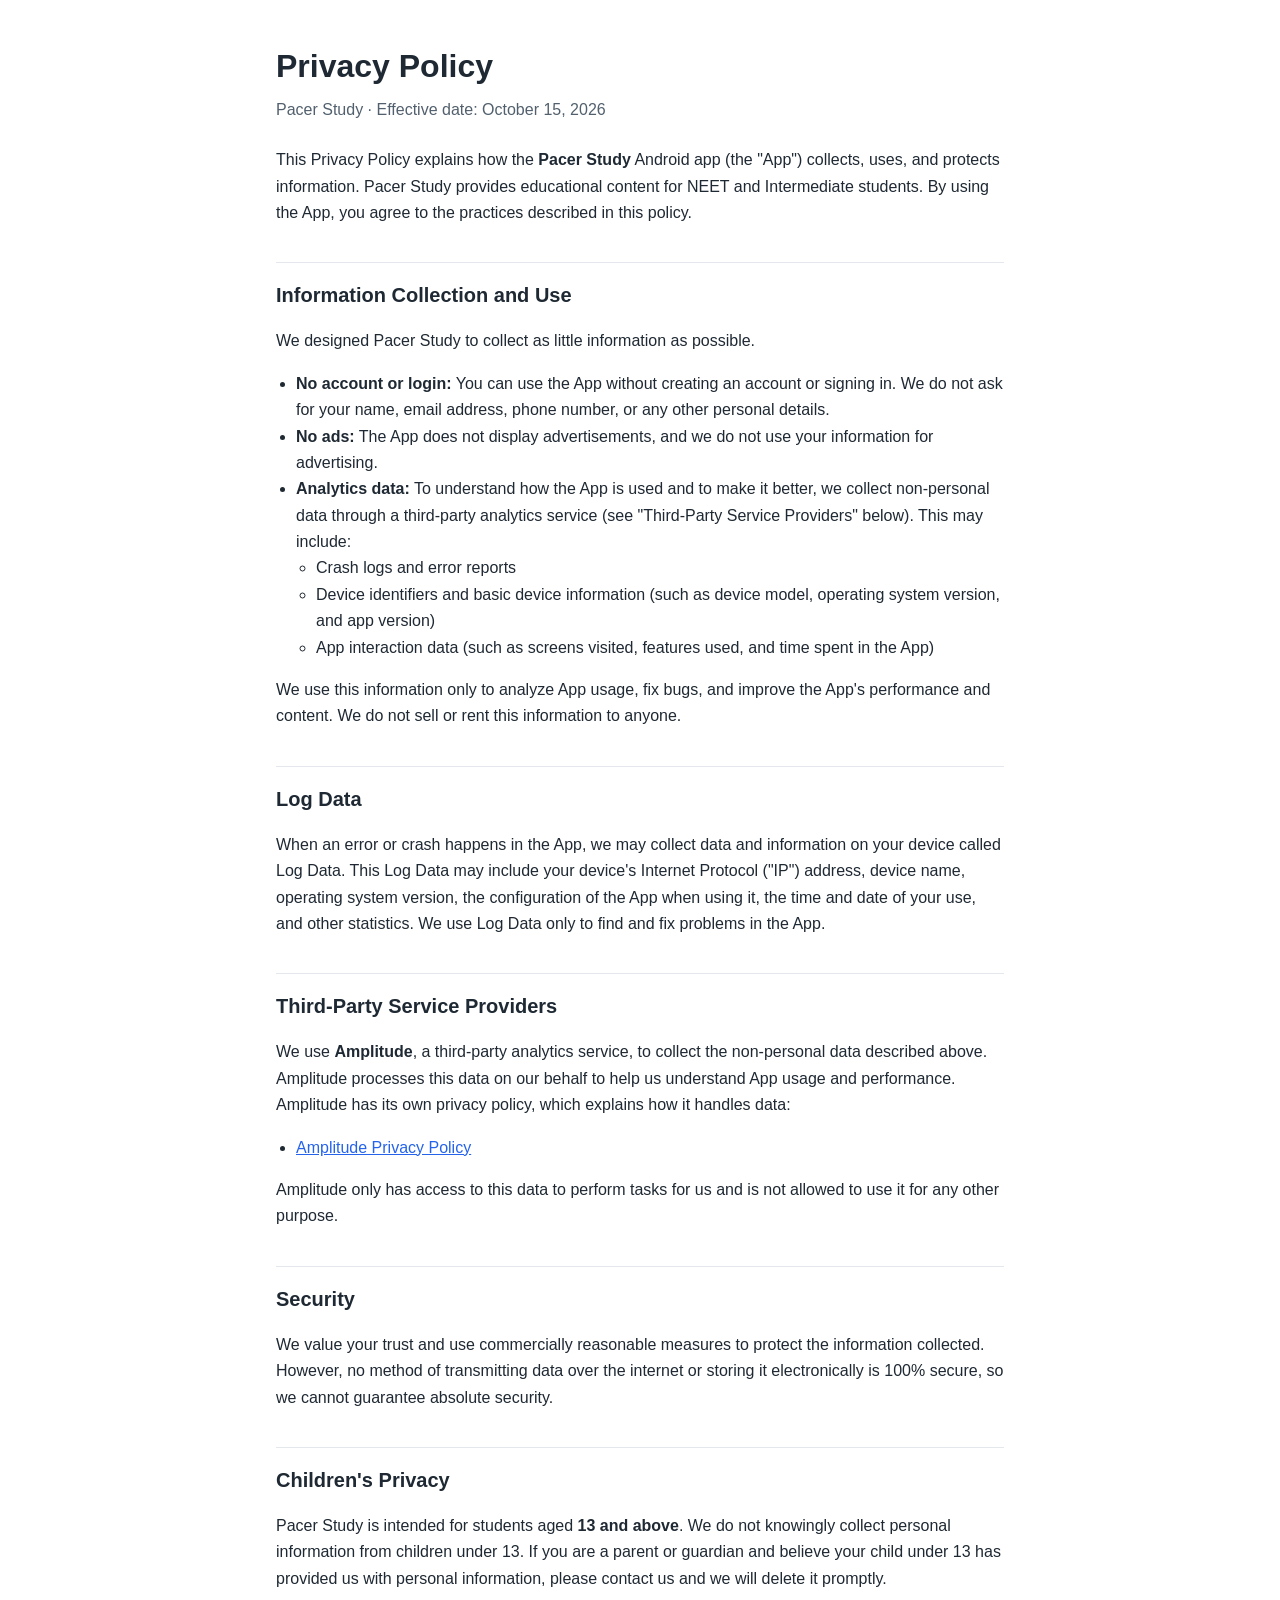
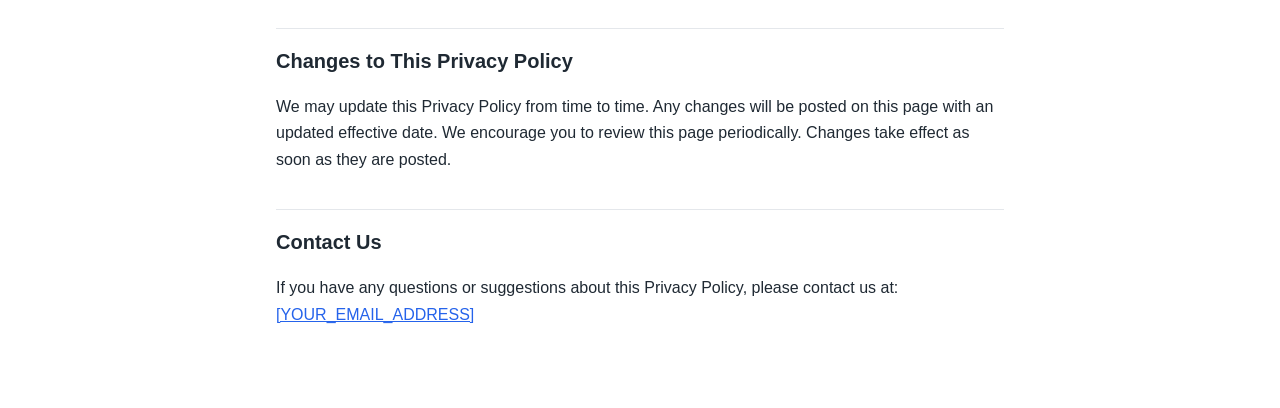
==== pacer-study/privacy-policy.html @ eb9e989e "Add Pacer Study privacy policy page Co-Authored-By: Claude Opus 5.5 <noreply@anthropic.com> Claude-S" ====
<!DOCTYPE html>
<html lang="en">
<head>
  <meta charset="UTF-8">
  <meta name="viewport" content="width=device-width, initial-scale=1.0">
  <title>Pacer Study Privacy Policy</title>
  <meta name="description" content="Privacy Policy for the Pacer Study Android app.">
  <style>
    :root {
      --bg: #ffffff;
      --text: #1f2933;
      --muted: #52606d;
      --accent: #2563eb;
      --border: #e4e7eb;
    }
    @media (prefers-color-scheme: dark) {
      :root {
        --bg: #111827;
        --text: #e5e7eb;
        --muted: #9ca3af;
        --accent: #60a5fa;
        --border: #374151;
      }
    }
    * { box-sizing: border-box; }
    body {
      margin: 0;
      background: var(--bg);
      color: var(--text);
      font-family: -apple-system, BlinkMacSystemFont, "Segoe UI", Roboto, Helvetica, Arial, sans-serif;
      line-height: 1.65;
    }
    main {
      max-width: 760px;
      margin: 0 auto;
      padding: 40px 16px 64px;
    }
    h1 { font-size: 2rem; margin: 0 0 4px; }
    h2 {
      font-size: 1.25rem;
      margin: 36px 0 8px;
      padding-top: 16px;
      border-top: 1px solid var(--border);
    }
    p, li { font-size: 1rem; }
    ul { padding-left: 1.25rem; }
    a { color: var(--accent); }
    .updated { color: var(--muted); margin: 0 0 24px; }
  </style>
</head>
<body>
  <main>
    <h1>Privacy Policy</h1>
    <p class="updated">Pacer Study &middot; Effective date: October 15, 2026</p>

    <p>
      This Privacy Policy explains how the <strong>Pacer Study</strong> Android app
      (the "App") collects, uses, and protects information. Pacer Study provides
      educational content for NEET and Intermediate students. By using the App,
      you agree to the practices described in this policy.
    </p>

    <h2>Information Collection and Use</h2>
    <p>We designed Pacer Study to collect as little information as possible.</p>
    <ul>
      <li><strong>No account or login:</strong> You can use the App without creating an
        account or signing in. We do not ask for your name, email address, phone number,
        or any other personal details.</li>
      <li><strong>No ads:</strong> The App does not display advertisements, and we do not
        use your information for advertising.</li>
      <li><strong>Analytics data:</strong> To understand how the App is used and to make
        it better, we collect non-personal data through a third-party analytics service
        (see "Third-Party Service Providers" below). This may include:
        <ul>
          <li>Crash logs and error reports</li>
          <li>Device identifiers and basic device information (such as device model,
            operating system version, and app version)</li>
          <li>App interaction data (such as screens visited, features used, and time
            spent in the App)</li>
        </ul>
      </li>
    </ul>
    <p>
      We use this information only to analyze App usage, fix bugs, and improve the
      App's performance and content. We do not sell or rent this information to anyone.
    </p>

    <h2>Log Data</h2>
    <p>
      When an error or crash happens in the App, we may collect data and information
      on your device called Log Data. This Log Data may include your device's Internet
      Protocol ("IP") address, device name, operating system version, the configuration
      of the App when using it, the time and date of your use, and other statistics.
      We use Log Data only to find and fix problems in the App.
    </p>

    <h2>Third-Party Service Providers</h2>
    <p>
      We use <strong>Amplitude</strong>, a third-party analytics service, to collect the
      non-personal data described above. Amplitude processes this data on our behalf to
      help us understand App usage and performance. Amplitude has its own privacy policy,
      which explains how it handles data:
    </p>
    <ul>
      <li><a href="https://amplitude.com/privacy" target="_blank" rel="noopener noreferrer">Amplitude Privacy Policy</a></li>
    </ul>
    <p>
      Amplitude only has access to this data to perform tasks for us and is not
      allowed to use it for any other purpose.
    </p>

    <h2>Security</h2>
    <p>
      We value your trust and use commercially reasonable measures to protect the
      information collected. However, no method of transmitting data over the internet
      or storing it electronically is 100% secure, so we cannot guarantee absolute
      security.
    </p>

    <h2>Children's Privacy</h2>
    <p>
      Pacer Study is intended for students aged <strong>13 and above</strong>. We do not
      knowingly collect personal information from children under 13. If you are a parent
      or guardian and believe your child under 13 has provided us with personal
      information, please contact us and we will delete it promptly.
    </p>

    <h2>Changes to This Privacy Policy</h2>
    <p>
      We may update this Privacy Policy from time to time. Any changes will be posted on
      this page with an updated effective date. We encourage you to review this page
      periodically. Changes take effect as soon as they are posted.
    </p>

    <h2>Contact Us</h2>
    <p>
      If you have any questions or suggestions about this Privacy Policy, please contact
      us at: <a href="mailto:[YOUR_EMAIL_ADDRESS]">[YOUR_EMAIL_ADDRESS]</a>
    </p>
  </main>
</body>
</html>
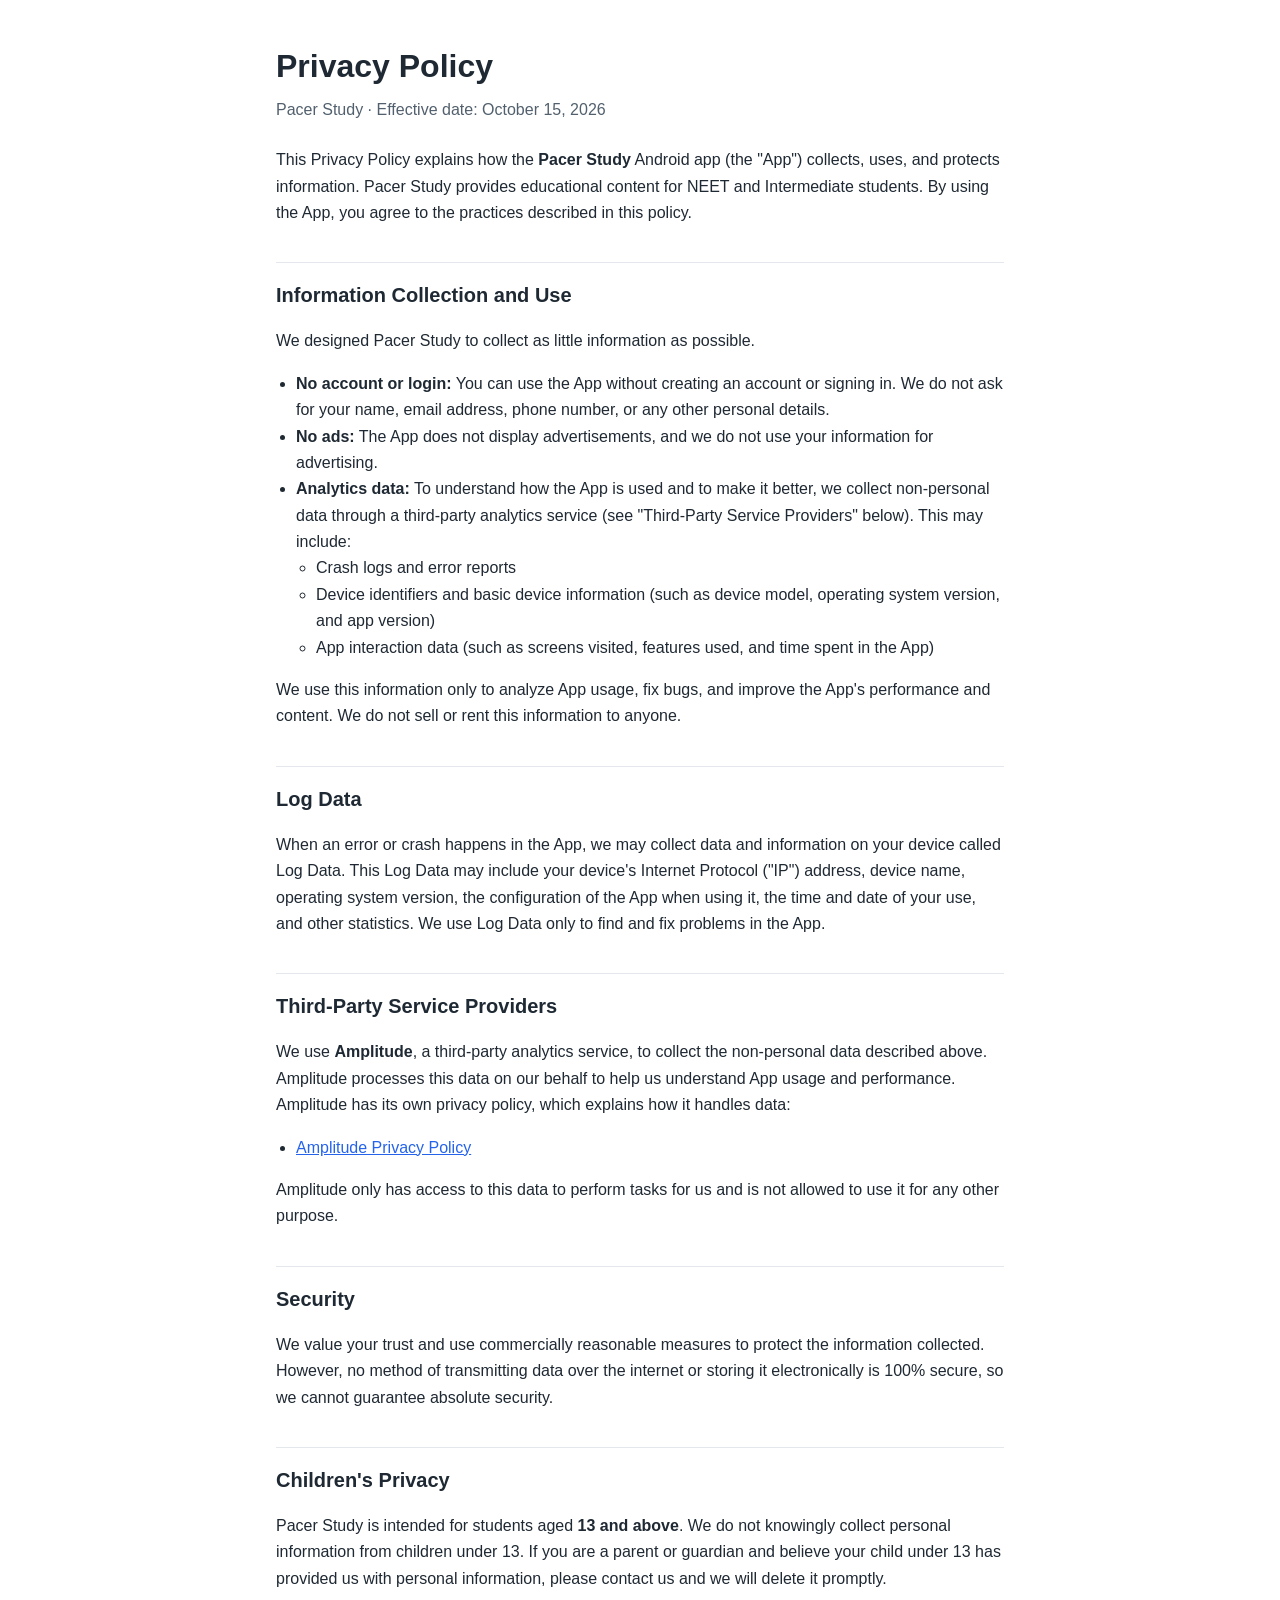
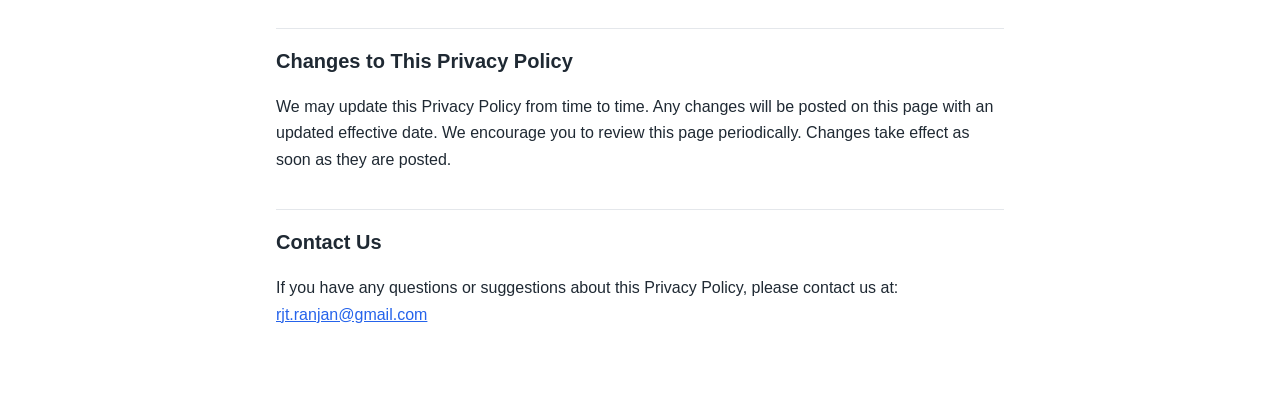
==== commit 69ec2bc6: "Add contact email to Pacer Study privacy policy Co-Authored-By: Claude Opus 5.5 <noreply@anthropic.c" ====
--- a/pacer-study/privacy-policy.html
+++ b/pacer-study/privacy-policy.html
@@ -135,7 +135,7 @@
     <h2>Contact Us</h2>
     <p>
       If you have any questions or suggestions about this Privacy Policy, please contact
-      us at: <a href="mailto:[YOUR_EMAIL_ADDRESS]">[YOUR_EMAIL_ADDRESS]</a>
+      us at: <a href="mailto:rjt.ranjan@gmail.com">rjt.ranjan@gmail.com</a>
     </p>
   </main>
 </body>
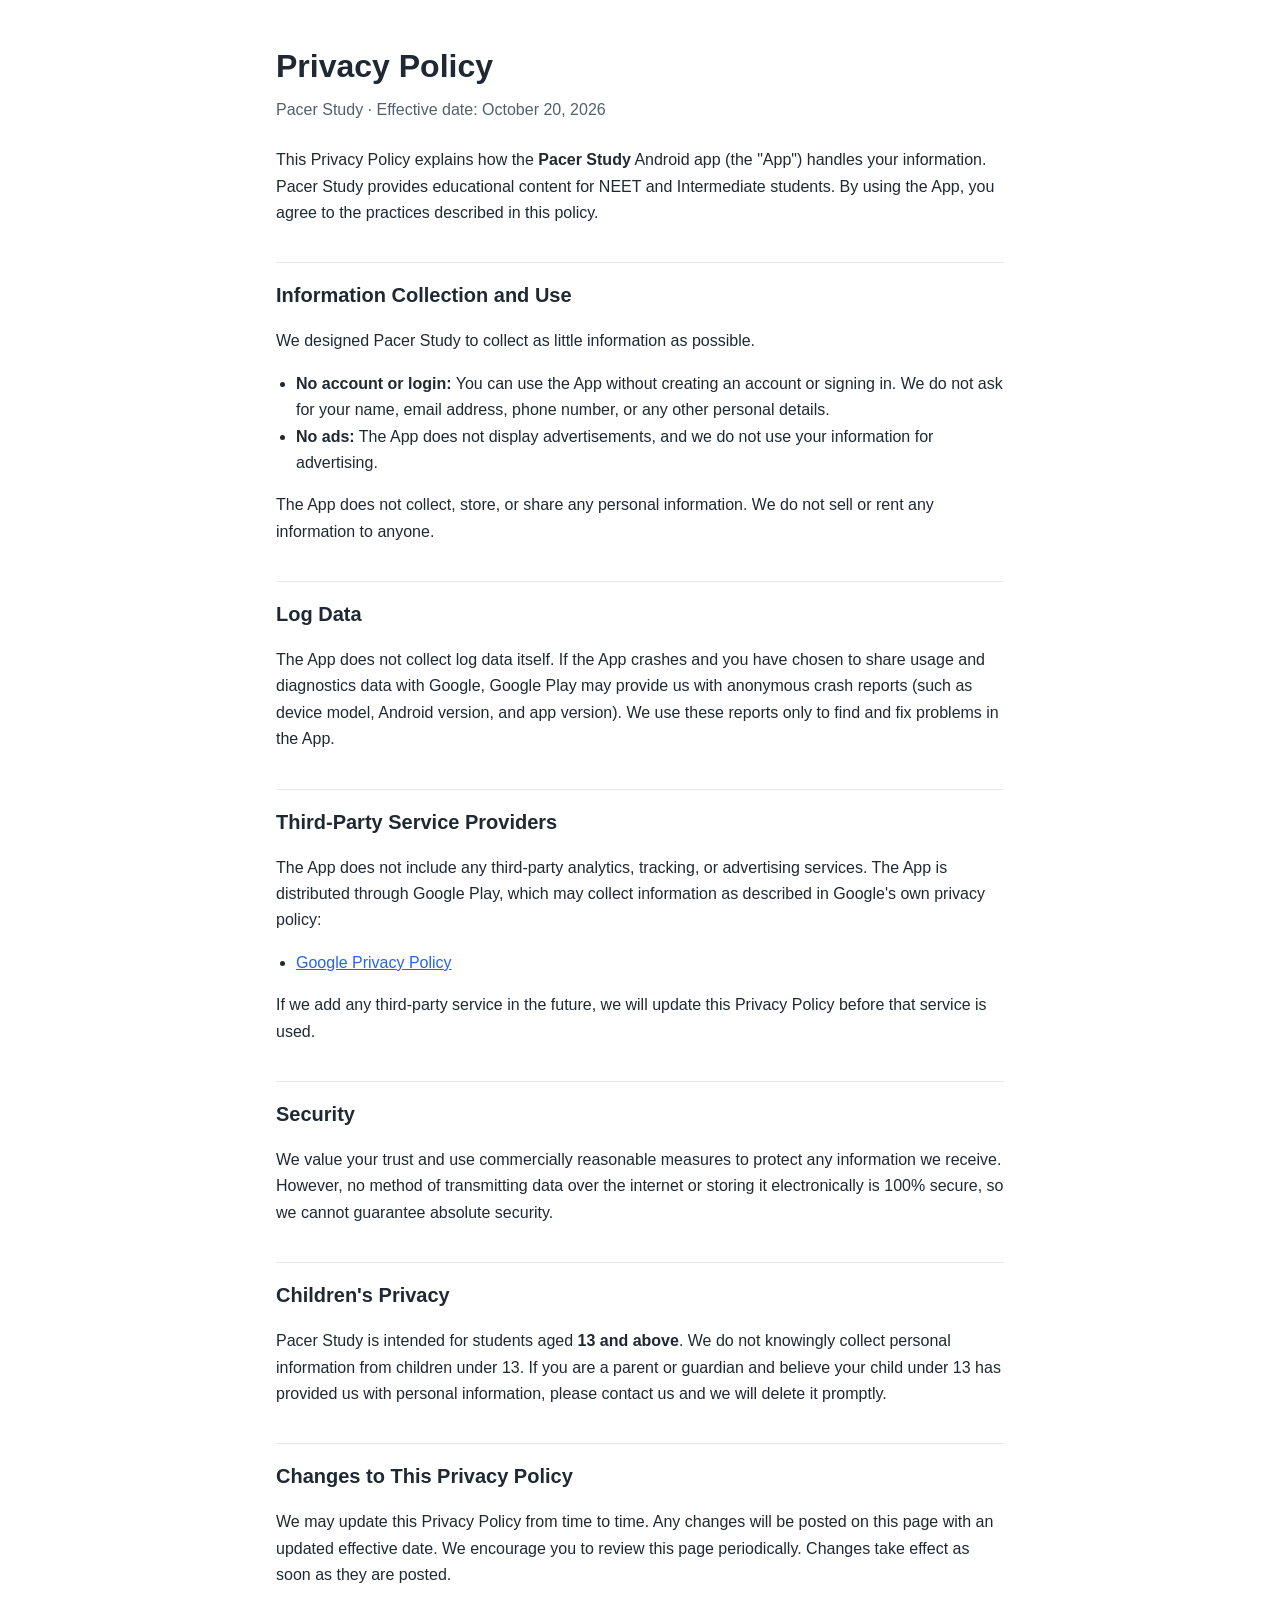
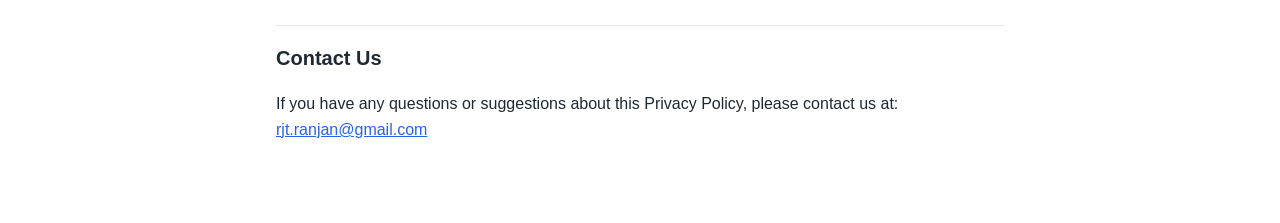
==== commit 07dde07b: "Remove Amplitude and analytics references from privacy policy The app does not use Amplitude or any " ====
--- a/pacer-study/privacy-policy.html
+++ b/pacer-study/privacy-policy.html
@@ -51,11 +51,11 @@
 <body>
   <main>
     <h1>Privacy Policy</h1>
-    <p class="updated">Pacer Study &middot; Effective date: October 15, 2026</p>
+    <p class="updated">Pacer Study &middot; Effective date: October 20, 2026</p>
 
     <p>
       This Privacy Policy explains how the <strong>Pacer Study</strong> Android app
-      (the "App") collects, uses, and protects information. Pacer Study provides
+      (the "App") handles your information. Pacer Study provides
       educational content for NEET and Intermediate students. By using the App,
       you agree to the practices described in this policy.
     </p>
@@ -68,51 +68,38 @@
         or any other personal details.</li>
       <li><strong>No ads:</strong> The App does not display advertisements, and we do not
         use your information for advertising.</li>
-      <li><strong>Analytics data:</strong> To understand how the App is used and to make
-        it better, we collect non-personal data through a third-party analytics service
-        (see "Third-Party Service Providers" below). This may include:
-        <ul>
-          <li>Crash logs and error reports</li>
-          <li>Device identifiers and basic device information (such as device model,
-            operating system version, and app version)</li>
-          <li>App interaction data (such as screens visited, features used, and time
-            spent in the App)</li>
-        </ul>
-      </li>
     </ul>
     <p>
-      We use this information only to analyze App usage, fix bugs, and improve the
-      App's performance and content. We do not sell or rent this information to anyone.
+      The App does not collect, store, or share any personal information. We do not
+      sell or rent any information to anyone.
     </p>
 
     <h2>Log Data</h2>
     <p>
-      When an error or crash happens in the App, we may collect data and information
-      on your device called Log Data. This Log Data may include your device's Internet
-      Protocol ("IP") address, device name, operating system version, the configuration
-      of the App when using it, the time and date of your use, and other statistics.
-      We use Log Data only to find and fix problems in the App.
+      The App does not collect log data itself. If the App crashes and you have chosen
+      to share usage and diagnostics data with Google, Google Play may provide us with
+      anonymous crash reports (such as device model, Android version, and app version).
+      We use these reports only to find and fix problems in the App.
     </p>
 
     <h2>Third-Party Service Providers</h2>
     <p>
-      We use <strong>Amplitude</strong>, a third-party analytics service, to collect the
-      non-personal data described above. Amplitude processes this data on our behalf to
-      help us understand App usage and performance. Amplitude has its own privacy policy,
-      which explains how it handles data:
+      The App does not include any third-party analytics, tracking, or advertising
+      services. The App is distributed through Google Play, which may collect
+      information as described in Google's own privacy policy:
     </p>
     <ul>
-      <li><a href="https://amplitude.com/privacy" target="_blank" rel="noopener noreferrer">Amplitude Privacy Policy</a></li>
+      <li><a href="https://policies.google.com/privacy" target="_blank" rel="noopener noreferrer">Google Privacy Policy</a></li>
     </ul>
     <p>
-      Amplitude only has access to this data to perform tasks for us and is not
-      allowed to use it for any other purpose.
+      If we add any third-party service in the future, we will update this Privacy
+      Policy before that service is used.
     </p>
 
     <h2>Security</h2>
     <p>
-      We value your trust and use commercially reasonable measures to protect the
-      information collected. However, no method of transmitting data over the internet
+      We value your trust and use commercially reasonable measures to protect any
+      information we receive. However, no method of transmitting data over the internet
       or storing it electronically is 100% secure, so we cannot guarantee absolute
       security.
     </p>
